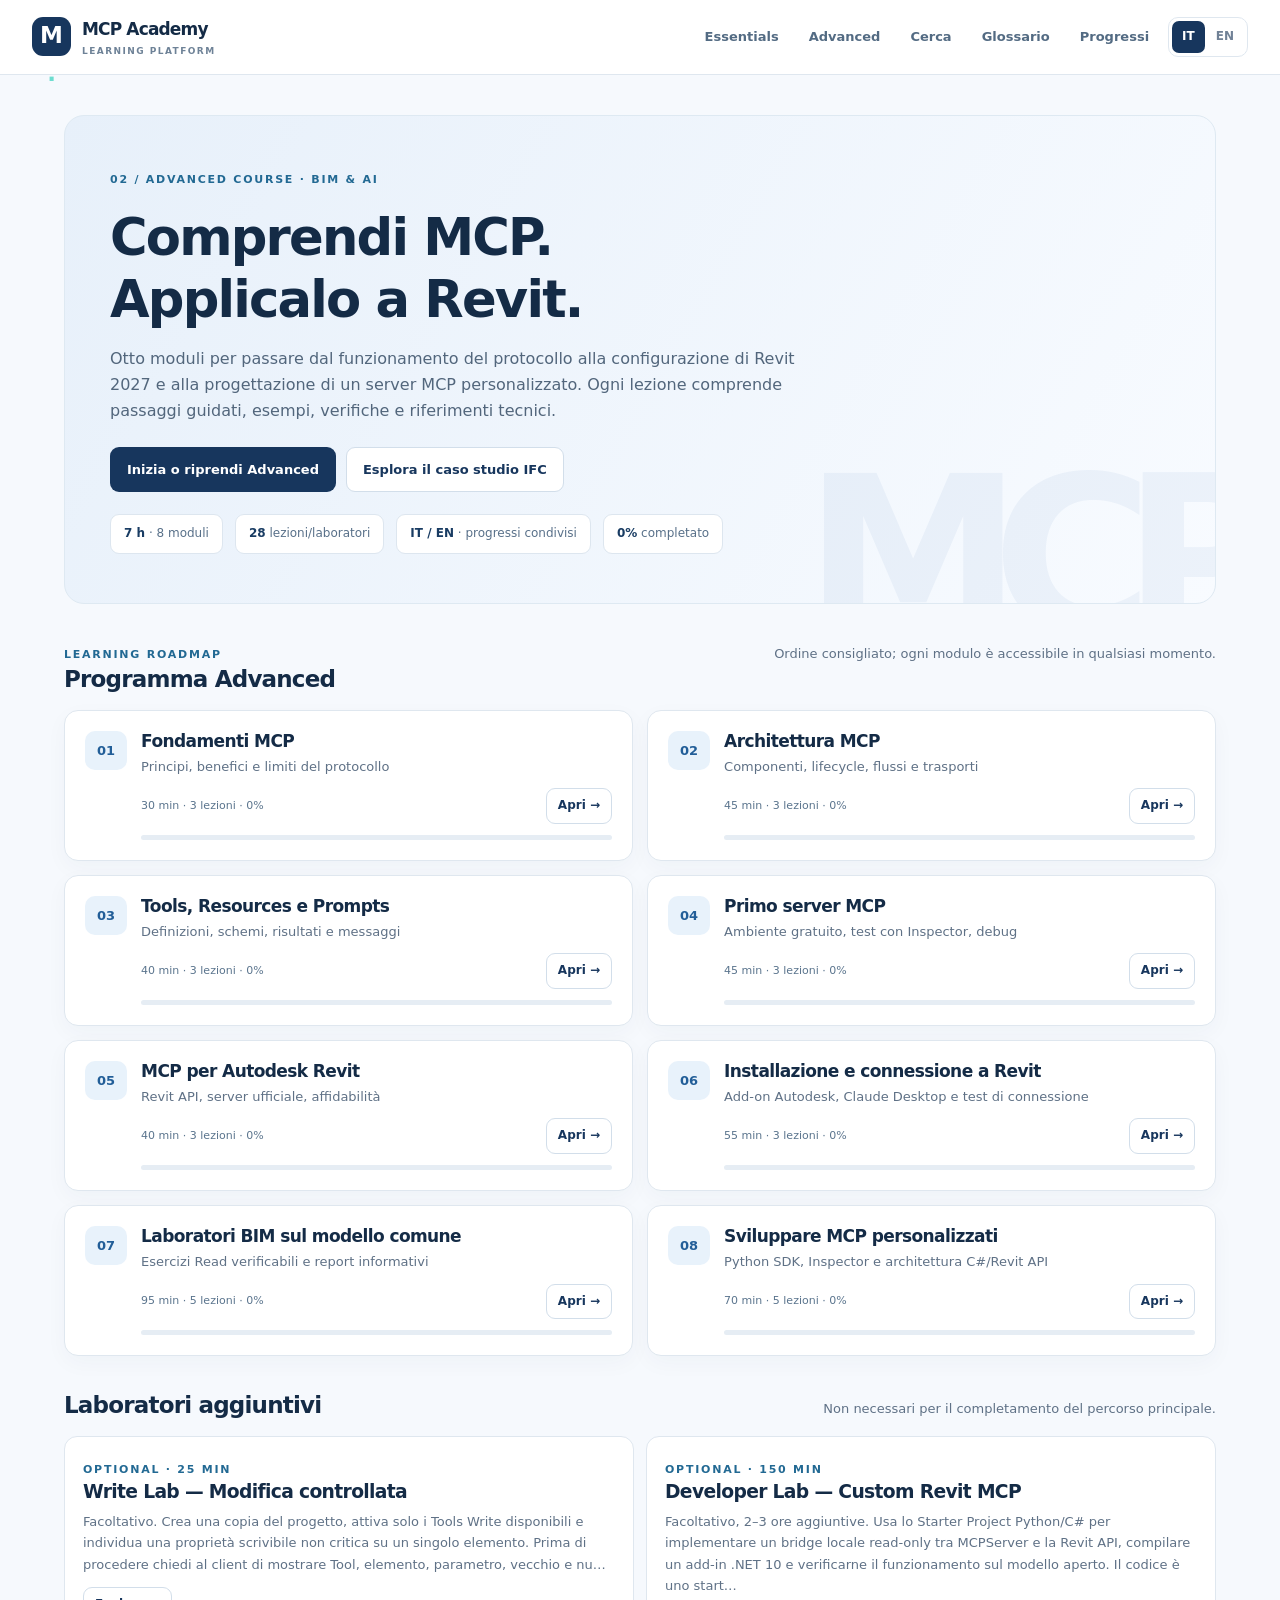
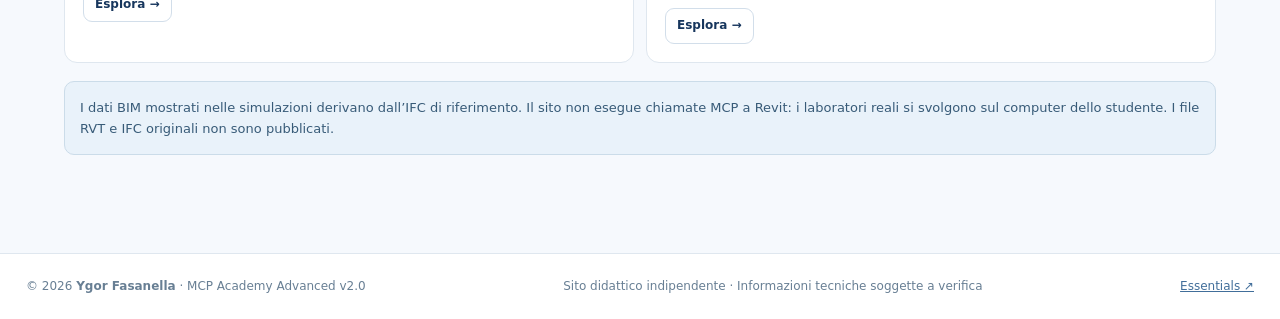
==== advanced.html @ 2c4ee14d "Add MCP Academy Advanced bilingual course and Revit developer starter" ====
<!doctype html>
<html lang="it">
<head>
<meta charset="utf-8">
<meta name="viewport" content="width=device-width, initial-scale=1">
<meta name="theme-color" content="#17365d">
<meta name="description" content="MCP Academy Advanced: 8 moduli bilingui su Model Context Protocol, Autodesk Revit 2027, laboratori BIM e sviluppo Python/C#. Creato da Ygor Fasanella.">
<title>MCP Academy — Advanced</title>
<link rel="stylesheet" href="assets/advanced.css">
</head>
<body>
<div id="adv-root" aria-live="off"></div>
<noscript><p style="padding:2rem">This interactive course requires JavaScript. / Questo corso interattivo richiede JavaScript.</p></noscript>
<script src="assets/advanced-data.js"></script>
<script src="assets/advanced-app.js"></script>
</body>
</html>
---- assets/advanced.css ----
:root{--ink:#142b46;--muted:#5f7186;--border:#dfE7ef;--bg:#f6f9fd;--white:#fff;--navy:#17365d;--blue:#2968ac;--teal:#137e74;--mint:#e7f7f3;--violet:#6554a4;--soft:#edf3fa;--amber:#f3ead9;font-family:Inter,'Segoe UI',system-ui,sans-serif;color:var(--ink);background:var(--bg);font-synthesis:none}*{box-sizing:border-box}body{margin:0;min-width:320px;line-height:1.63}button,input,textarea{font:inherit}button{cursor:pointer}button:disabled{opacity:.5;cursor:not-allowed}a{color:#2462a4}a:hover{color:#163e70}button:focus-visible,a:focus-visible,input:focus-visible,summary:focus-visible{outline:3px solid #31aec0;outline-offset:3px}h1,h2,h3,p{margin:0}h1,h2,h3{line-height:1.2;letter-spacing:-.035em}strong{font-weight:720}small{font-size:12px}.header{height:75px;background:rgba(255,255,255,.97);border-bottom:1px solid var(--border);position:sticky;top:0;z-index:20}.header-inner{max-width:1460px;margin:auto;display:flex;justify-content:space-between;align-items:center;height:100%;padding:0 32px;gap:20px}.brand{color:var(--ink);display:flex;align-items:center;gap:11px;text-decoration:none;white-space:nowrap}.mark{width:39px;height:39px;border-radius:11px;background:var(--navy);color:#fff;display:grid;place-items:center;font-size:23px;font-weight:800}.mark b{color:#6dddcf}.brand strong{font-size:17px;letter-spacing:-.05em}.brand small{display:block;letter-spacing:.16em;font-size:9px;font-weight:750;color:#6e8297}.header-nav{display:flex;align-items:center;gap:8px}.header-nav a,.header-nav button:not(.language button){padding:9px 11px;background:transparent;border:0;border-radius:8px;color:#536b83;font-size:13px;font-weight:650;text-decoration:none}.header-nav a:hover,.header-nav button:hover{background:#edf2f7;color:#163e70}.language{border:1px solid var(--border);background:var(--white);padding:3px;border-radius:10px;display:flex;gap:1px}.language button{background:none;border:0;border-radius:7px;padding:6px 10px;font-weight:700;color:#708196;font-size:12px}.language button.active{background:var(--navy);color:#fff}.button{border:1px solid transparent;background:var(--navy);color:white;padding:11px 16px;border-radius:9px;font-weight:680;text-decoration:none;font-size:13px;display:inline-flex;align-items:center;justify-content:center;gap:8px}.button:hover{background:#244e7b;color:white}.button.secondary{background:white;color:var(--navy);border-color:#d2deea}.button.secondary:hover{background:#eef3fa;color:var(--navy)}.button.ghost{background:#eaf0f7;color:var(--navy)}.button.small{padding:7px 11px;font-size:12px}.landing,.utility{max-width:1200px;padding:40px 24px 80px;margin:auto}.eyebrow{font-size:11px;color:#226993;letter-spacing:.16em;font-weight:760;text-transform:uppercase}.hero{padding:49px 45px;background:linear-gradient(120deg,#e7f0fa,#f8fbff);border:1px solid #deE9f2;border-radius:20px;position:relative;overflow:hidden}.hero::after{content:'MCP';position:absolute;right:-38px;bottom:-64px;font-size:220px;line-height:1;font-weight:800;color:rgba(45,99,160,.055);letter-spacing:-.14em;pointer-events:none}.hero>*{position:relative;z-index:1}.hero h1{font-size:clamp(29px,4vw,52px);max-width:820px;margin:16px 0}.hero p{max-width:730px;font-size:16px;color:#52667c}.hero-actions{display:flex;gap:10px;flex-wrap:wrap;margin-top:23px}.metric-row{display:flex;gap:12px;flex-wrap:wrap;margin:22px 0 0}.metric{background:#fff;border:1px solid #dde6ef;border-radius:9px;padding:9px 13px;font-size:12px;color:#587089}.metric b{color:#193c63}.section-title{margin:36px 0 16px;display:flex;align-items:baseline;justify-content:space-between;gap:12px}.section-title h2{font-size:23px}.section-title p{font-size:13px;color:var(--muted)}.modules{display:grid;grid-template-columns:repeat(2,minmax(0,1fr));gap:14px}.module{background:white;border:1px solid var(--border);border-radius:14px;padding:20px;display:flex;gap:14px;align-items:flex-start;box-shadow:0 7px 22px rgba(18,45,75,.035)}.module:hover{border-color:#aec8e3}.num{background:#e8f2fb;color:#225e98;border-radius:10px;padding:9px 12px;font-weight:820;font-size:13px;min-width:41px;text-align:center}.module-body{flex:1;min-width:0}.module h3{font-size:17px;margin-bottom:5px}.module p{font-size:13px;color:var(--muted);margin-bottom:11px}.module-foot{display:flex;align-items:center;justify-content:space-between;gap:10px}.module-foot span{font-size:11px;color:#5a748d}.bar{height:5px;background:#e6edf4;border-radius:10px;overflow:hidden;margin-top:11px}.bar span{display:block;background:#177e79;height:100%}.optional-grid{display:grid;grid-template-columns:repeat(2,minmax(0,1fr));gap:12px}.optional-item{padding:18px;background:white;border-radius:13px;border:1px solid var(--border)}.optional-item p{font-size:13px;color:var(--muted);margin:8px 0 12px}.reader-layout{max-width:1460px;margin:auto;display:grid;grid-template-columns:305px minmax(0,1fr);align-items:start}.sidebar{position:sticky;top:75px;height:calc(100vh - 75px);background:#fff;border-right:1px solid var(--border);overflow-y:auto;padding:22px 14px 25px}.side-intro{padding:10px 12px 19px}.side-intro b{display:block;font-size:18px;margin:5px 0}.side-intro p{font-size:12px;color:var(--muted)}.side-title{font-size:10px;letter-spacing:.13em;text-transform:uppercase;color:#798da0;font-weight:780;padding:18px 12px 8px}.side-module{border:1px solid #e2eaf3;border-radius:11px;margin:9px 2px;overflow:hidden}.side-module-header{background:#f4f7fb;border:0;width:100%;text-align:left;padding:12px 11px;display:flex;gap:10px;align-items:center;color:var(--ink);font-size:12px;font-weight:750}.side-module-header .n{color:#4879ab}.side-module-header .score{margin-left:auto;color:#087f70}.side-items{padding:5px}.side-items button{width:100%;background:none;text-align:left;border:0;padding:10px 9px;border-radius:7px;display:flex;gap:9px;font-size:12px;color:#536a80}.side-items button:hover{background:#eff4fa}.side-items button.active{background:#e4effa;color:#17365d;font-weight:700}.side-items .done{color:#137e74}.side-quiz{font-weight:730;color:#226994!important}.main-reader{min-width:0;padding:31px clamp(17px,5vw,70px) 65px}.breadcrumb{font-size:11px;color:#70859b;letter-spacing:.07em;text-transform:uppercase;display:flex;align-items:center;gap:8px;flex-wrap:wrap}.lesson-head{background:#fff;border:1px solid var(--border);border-radius:15px;padding:28px 32px;margin:17px 0 20px}.lesson-head h1{font-size:clamp(26px,3vw,37px);margin:11px 0 9px}.lesson-head p{font-size:14px;color:var(--muted)}.lesson-meta{display:flex;gap:11px;align-items:center;font-size:11px;color:#52708c}.pill{padding:5px 9px;border-radius:20px;background:#e9f4f3;color:#116f65;font-size:10px;font-weight:760}.step-panel{background:#fff;border:1px solid var(--border);border-radius:15px;overflow:hidden}.step-top{padding:19px 28px;border-bottom:1px solid #e9eef5;display:flex;justify-content:space-between;align-items:center;gap:15px}.step-top b{font-size:13px}.step-dots{display:flex;gap:5px}.step-dots button{background:#e9eef5;color:#537089;border:0;border-radius:7px;min-width:30px;height:30px;font-weight:700;font-size:11px}.step-dots button.active{background:var(--navy);color:white}.step-body{padding:31px;min-height:320px}.step-body h2{font-size:25px;margin-bottom:17px}.reading-text{font-size:15px;line-height:1.85;color:#324c65;max-width:850px;white-space:normal}.reading-text p+p{margin-top:16px}.reading-text code{background:#edf2f7;padding:2px 4px;border-radius:4px;font-size:.91em}.highlight{background:#f0f6fc;border-left:3px solid #5ca4d5;padding:15px 17px;border-radius:6px;margin-top:22px;font-size:13px;color:#34546f}.lab-note{background:#fff6e8;border:1px solid #f0d6a4;padding:12px 16px;border-radius:10px;font-size:12px;color:#7c5525;margin-top:20px}.codebar{display:flex;align-items:center;justify-content:space-between;border:1px solid #e0e8f0;border-radius:11px 11px 0 0;background:#eaf0f6;color:#426380;padding:9px 12px;margin-top:24px;font-size:12px}.codebar button{border:0;background:#fff;border-radius:6px;color:#245a8c;font-weight:700;padding:5px 9px}.codeblock{margin:0;background:#172d46;color:#d9f7ed;font-size:12px;line-height:1.7;white-space:pre;overflow:auto;border-radius:0 0 11px 11px;padding:20px;tab-size:2}.lesson-actions{padding:17px 28px;display:flex;justify-content:space-between;align-items:center;gap:12px;border-top:1px solid #e9eef5;flex-wrap:wrap}.right-actions{display:flex;gap:9px;flex-wrap:wrap}.footer{border-top:1px solid var(--border);background:#fff;padding:23px 26px;color:#687f94;font-size:12px}.footer-inner{max-width:1400px;margin:auto;display:flex;align-items:center;justify-content:space-between;gap:12px;flex-wrap:wrap}.footer a{color:#416e9a}.ifc{background:#f6f9fc;border:1px solid #e0e8f0;border-radius:12px;padding:18px;margin-top:25px}.ifc h3,.simulator h3{font-size:14px;margin-bottom:12px}.ifc-head{display:flex;align-items:center;flex-wrap:wrap;justify-content:space-between;gap:10px}.ifc select{border:1px solid #bdcedf;background:white;color:#203b59;border-radius:8px;padding:8px 12px;font-size:12px}.ifc-result{display:flex;align-items:center;gap:15px;margin:13px 0}.ifc-count{font-size:34px;font-weight:850;color:#163b65}.ifc-sub{font-size:11px;color:#5d7287}.ifc-bars{display:flex;align-items:end;height:69px;gap:5px;margin:10px 0 8px}.ifc-bars span{flex:1;max-width:24px;background:#a9c6e0;border-radius:4px 4px 1px 1px}.ifc p{font-size:11px;color:#698097;line-height:1.5}.simulator{background:#f6f9fc;border:1px solid #e0e8f0;border-radius:12px;padding:18px;margin-top:22px}.sim-flow{display:grid;grid-template-columns:repeat(4,1fr);gap:7px}.sim-flow button{background:white;border:1px solid #dfE6f0;border-radius:9px;min-height:67px;padding:9px 6px;color:#42617f;font-size:11px;font-weight:740}.sim-flow button.active{background:#17365d;color:white}.sim-detail{background:#e6eff9;border-radius:10px;padding:15px;margin-top:12px;font-size:13px;color:#244869}.quiz-question{border:1px solid #e0e7ef;border-radius:11px;padding:17px;margin:15px 0}.quiz-question b{display:block;margin-bottom:11px}.quiz-answer{display:block;border-radius:7px;padding:7px 9px;font-size:13px;cursor:pointer}.quiz-answer:hover{background:#f1f6fa}.quiz-answer input{margin-right:7px;accent-color:#1d689c}.quiz-feedback{margin-top:9px;color:#256e60;background:#edf8f3;border-radius:8px;padding:10px;font-size:12px}.quiz-feedback.wrong{color:#98542d;background:#fff3e7}.score-line{font-size:14px;font-weight:780;margin:12px 0}.utility h1{font-size:34px;margin:10px 0 20px}.util-card{border:1px solid var(--border);padding:24px;border-radius:14px;background:white;margin-top:18px}.source-list{display:grid;gap:12px}.source-list a{background:white;padding:16px;border-radius:10px;border:1px solid var(--border);text-decoration:none;font-weight:680}.source-list a:hover{background:#f1f7fb}.progress-grid{display:grid;grid-template-columns:repeat(4,1fr);gap:11px;margin-bottom:25px}.progress-stat{background:white;border:1px solid var(--border);border-radius:12px;padding:16px}.progress-stat b{display:block;font-size:25px;color:#173e6b}.progress-stat span{font-size:11px;color:#688196}.checklist{display:grid;gap:9px;margin-top:19px}.checkrow{background:#f7fafc;border:1px solid #e3eaf1;padding:11px 13px;border-radius:8px;display:flex;gap:9px;align-items:flex-start;font-size:13px}.checkrow input{accent-color:#157e72;margin-top:5px}.helper{font-size:12px;color:#658096}.pre-req{font-size:12px;background:#fff7eb;border:1px solid #f1dfc3;padding:12px;border-radius:9px}.field{background:#fff;border:1px solid var(--border);padding:12px;border-radius:8px;min-width:0}.search-input{width:100%;padding:12px 14px;border:1px solid #bdccdc;border-radius:9px;margin:18px 0}.search-result{width:100%;border:1px solid var(--border);background:white;padding:13px 15px;text-align:left;border-radius:9px;margin-top:9px;color:#304b63}.search-result b{display:block}.search-result small{color:var(--muted)}.glossary-list{display:grid;grid-template-columns:repeat(2,minmax(0,1fr));gap:13px}.glossary-item{background:#fff;border:1px solid var(--border);border-radius:10px;padding:15px}.glossary-item b{font-size:15px}.glossary-item p{font-size:12px;color:#5a738d;margin-top:5px}.toast{position:fixed;bottom:22px;right:25px;background:#17365d;color:#fff;border-radius:10px;padding:12px 19px;z-index:90;font-size:13px;box-shadow:0 15px 40px #17365d33}.mobile-toggle{display:none}.hidden{display:none!important}.download{font-size:13px;margin-top:20px}.notice{border:1px solid #cbdce9;background:#e9f2fa;padding:15px;border-radius:10px;margin:18px 0;color:#385b78;font-size:13px}@media(max-width:960px){.reader-layout{grid-template-columns:240px minmax(0,1fr)}.sidebar{padding:14px 8px}.main-reader{padding:24px 22px 55px}.step-body{padding:22px}.lesson-head{padding:23px}.header-inner{padding:0 18px}.header-nav{gap:1px}}@media(max-width:720px){.header{height:66px}.brand strong{font-size:15px}.mark{height:34px;width:34px}.header-nav a,.header-nav button{font-size:12px!important;padding:7px 6px!important}.header-nav .desktop{display:none}.mobile-toggle{display:block!important}.landing,.utility{padding:24px 14px 70px}.hero{padding:34px 24px}.hero h1{font-size:31px}.modules,.optional-grid,.glossary-list{grid-template-columns:1fr}.reader-layout{display:block}.sidebar{height:auto;position:fixed;left:0;top:66px;bottom:0;z-index:18;width:min(310px,88vw);box-shadow:5px 20px 50px #2345;transform:translateX(-110%);transition:transform .2s}.sidebar.open{transform:translateX(0)}.main-reader{padding:16px 13px 40px}.lesson-head{padding:19px}.step-top{padding:15px 13px;flex-wrap:wrap}.step-body{padding:23px 16px}.step-body h2{font-size:22px}.lesson-actions{padding:15px}.progress-grid{grid-template-columns:repeat(2,1fr)}.sim-flow button{font-size:10px;min-height:56px}.header-nav a.desktop,.header-nav button.desktop{display:none}}@media print{.header,.sidebar,.lesson-actions,.step-dots,.footer,.simulator button,.ifc select{display:none!important}.reader-layout{display:block}.main-reader{padding:0}.lesson-head,.step-panel{border:0}body{background:white}.step-panel{break-inside:avoid}}
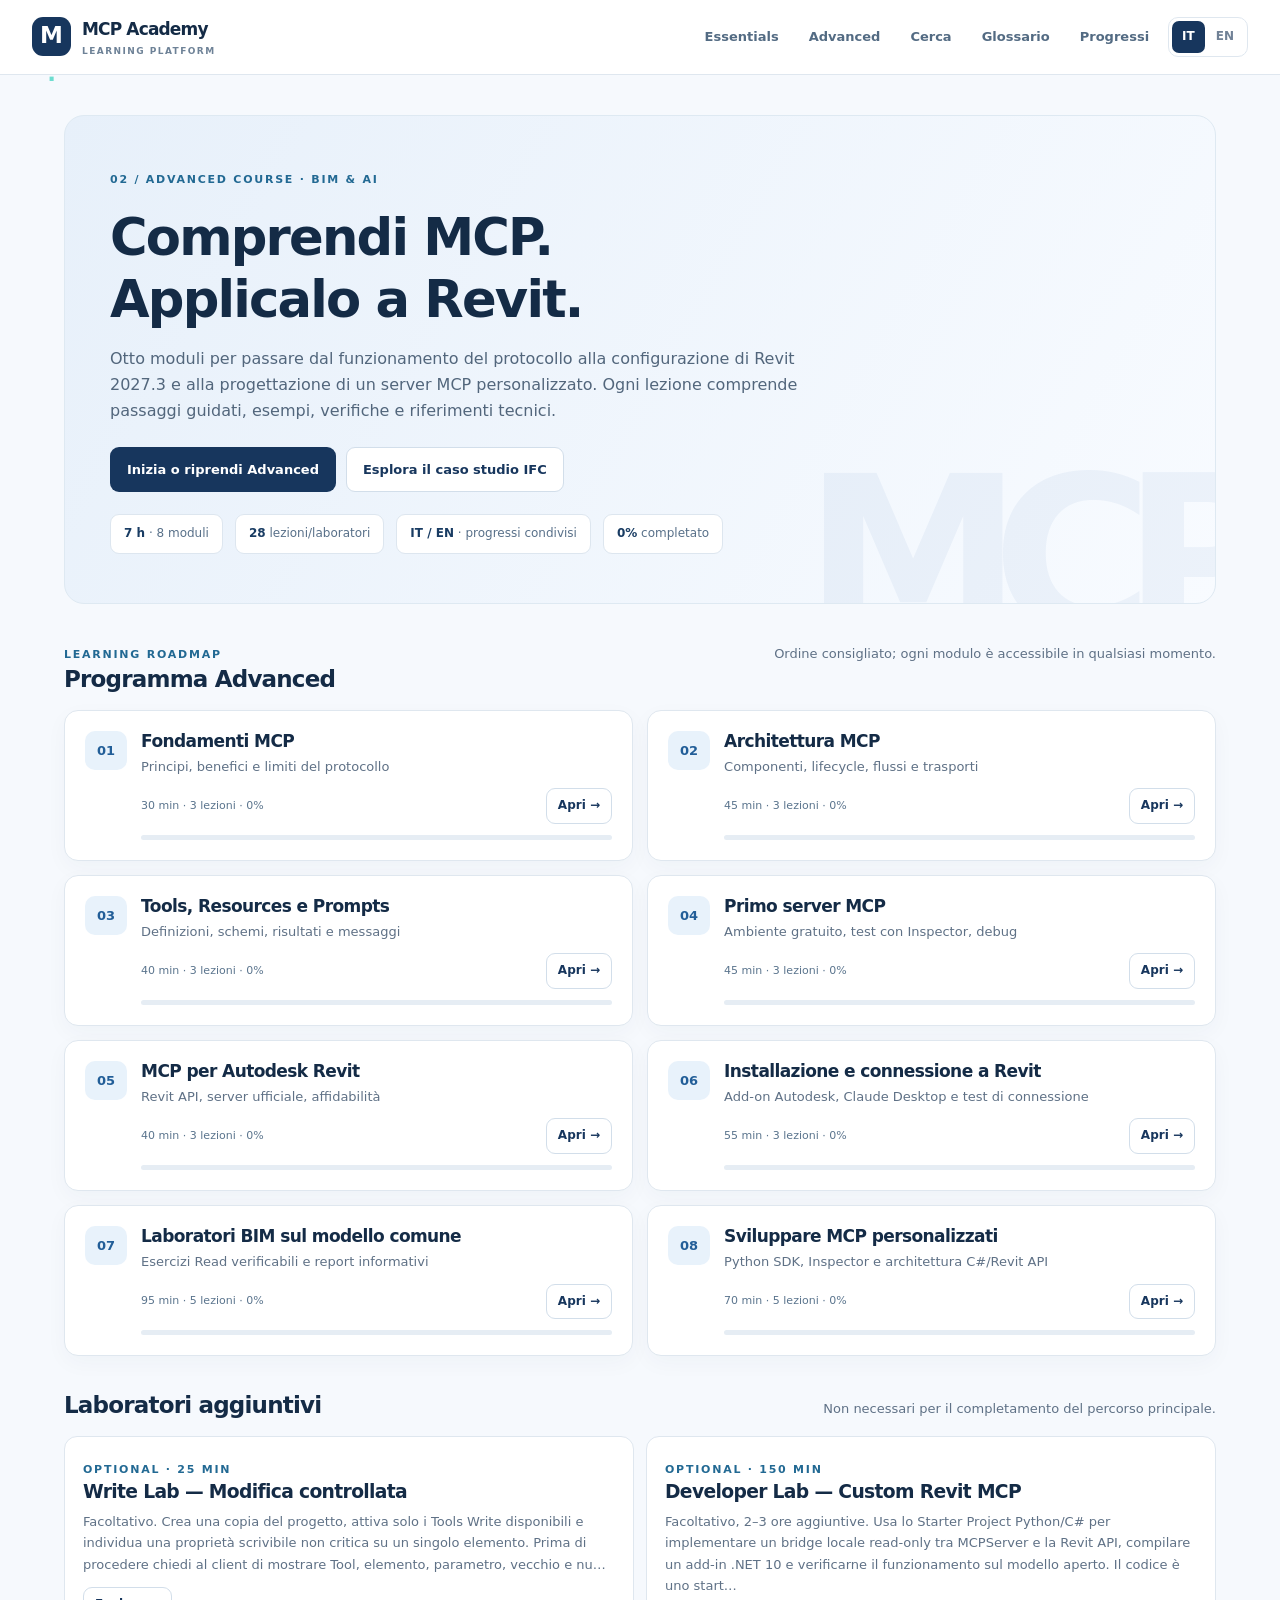
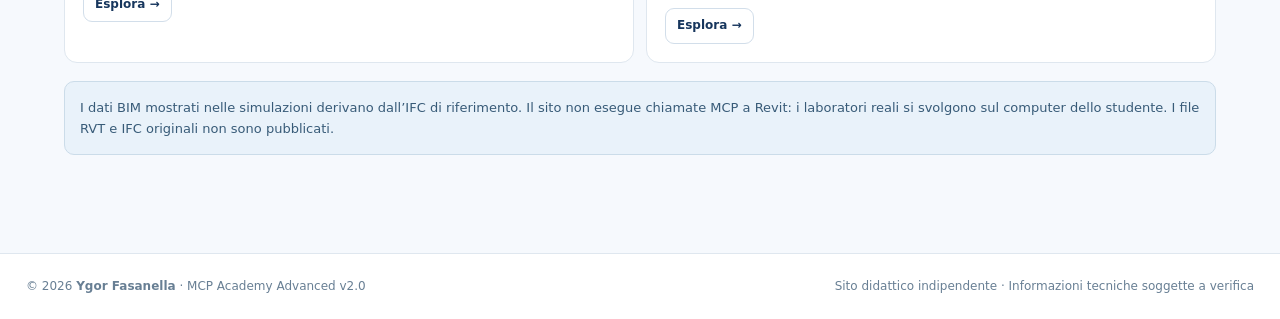
==== commit 40ef4e54: "Fix glossary close control, update Revit 2027.3 and tidy course copy" ====
--- a/advanced.html
+++ b/advanced.html
@@ -4,7 +4,7 @@
 <meta charset="utf-8">
 <meta name="viewport" content="width=device-width, initial-scale=1">
 <meta name="theme-color" content="#17365d">
-<meta name="description" content="MCP Academy Advanced: 8 moduli bilingui su Model Context Protocol, Autodesk Revit 2027, laboratori BIM e sviluppo Python/C#. Creato da Ygor Fasanella.">
+<meta name="description" content="MCP Academy Advanced: 8 moduli bilingui su Model Context Protocol, Autodesk Revit 2027.3, laboratori BIM e sviluppo Python/C#. Creato da Ygor Fasanella.">
 <title>MCP Academy — Advanced</title>
 <link rel="stylesheet" href="assets/advanced.css">
 </head>
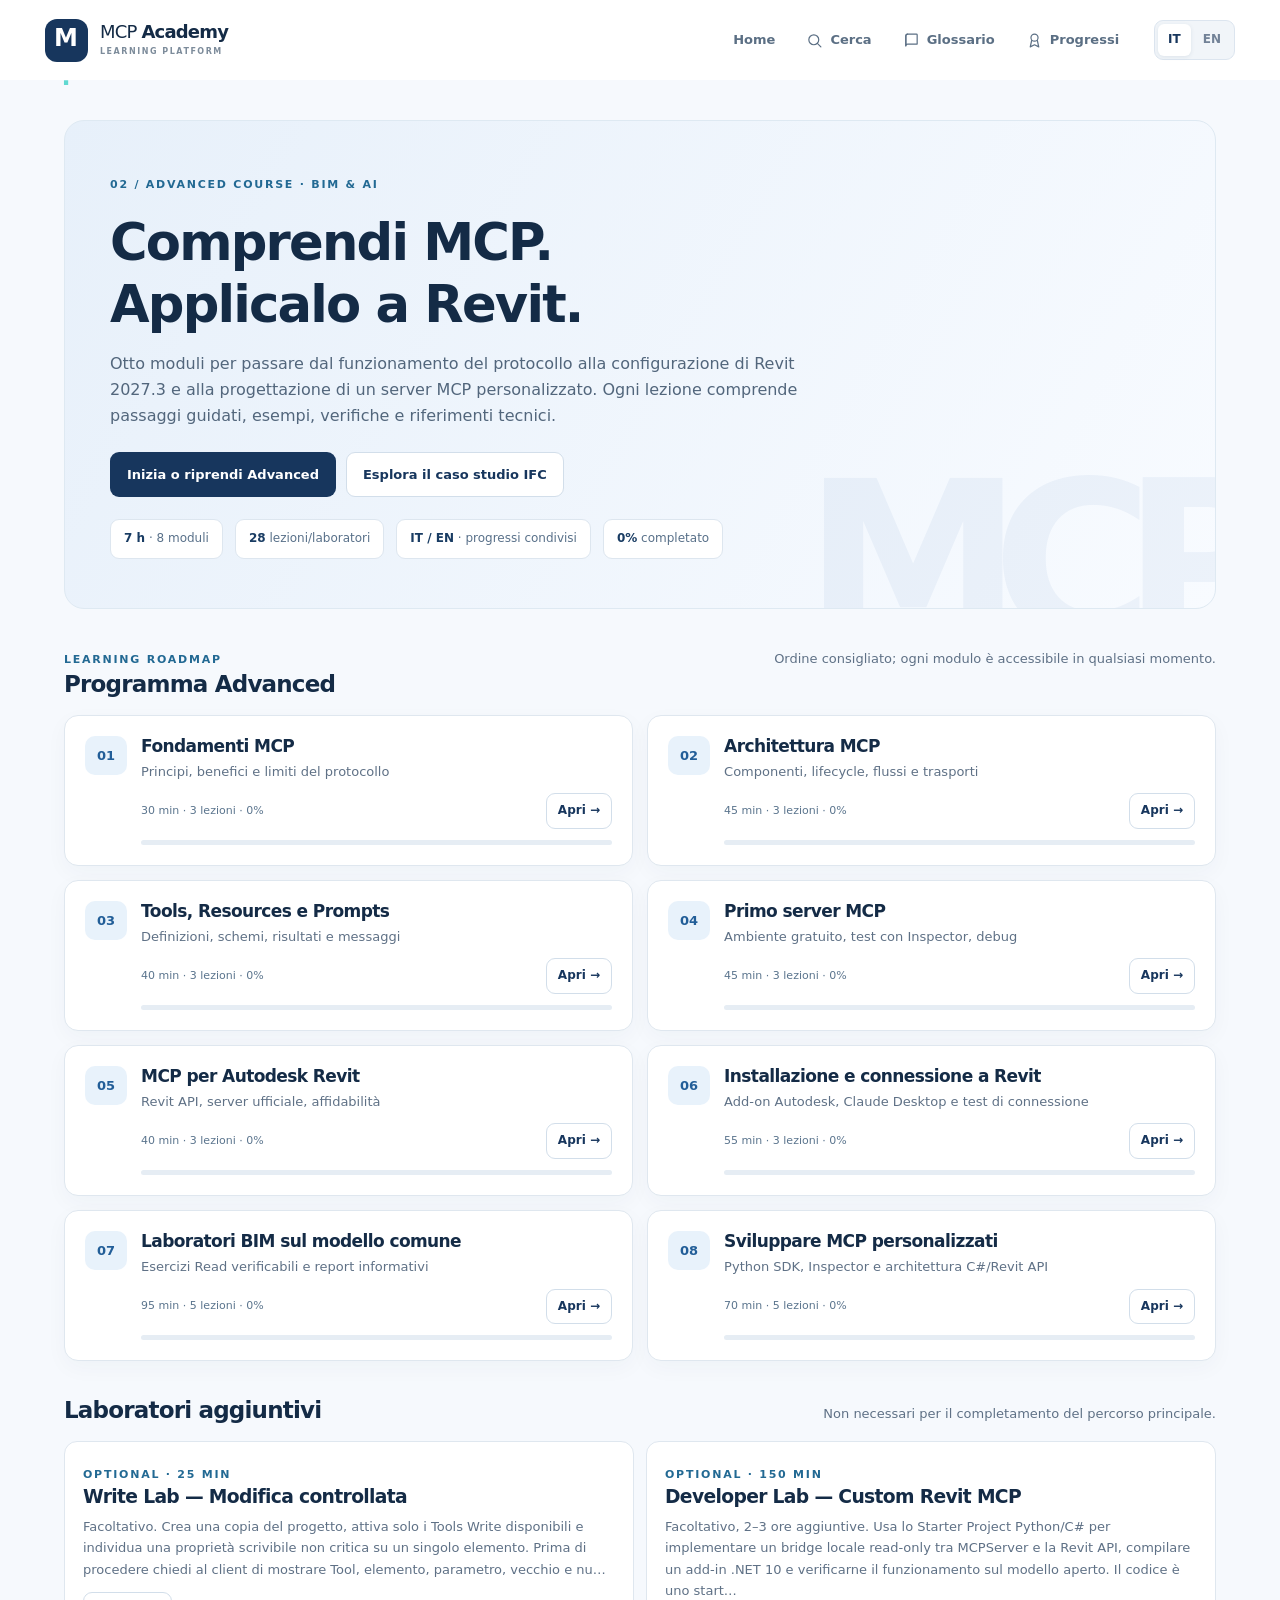
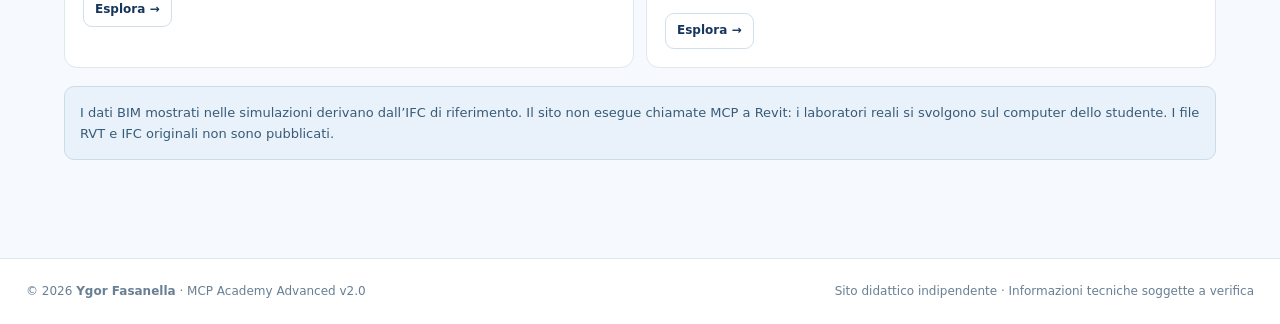
==== commit f336fc17: "Unify Academy header and show both course progress dashboards" ====
--- a/advanced.html
+++ b/advanced.html
@@ -7,11 +7,14 @@
 <meta name="description" content="MCP Academy Advanced: 8 moduli bilingui su Model Context Protocol, Autodesk Revit 2027.3, laboratori BIM e sviluppo Python/C#. Creato da Ygor Fasanella.">
 <title>MCP Academy — Advanced</title>
 <link rel="stylesheet" href="assets/advanced.css">
+<link rel="stylesheet" href="./src/shared-progress.css">
+<link rel="stylesheet" href="./src/shared-header.css">
 </head>
 <body>
 <div id="adv-root" aria-live="off"></div>
 <noscript><p style="padding:2rem">This interactive course requires JavaScript. / Questo corso interattivo richiede JavaScript.</p></noscript>
 <script src="assets/advanced-data.js"></script>
+<script src="src/shared-progress.js"></script>
 <script src="assets/advanced-app.js"></script>
 </body>
 </html>
--- a/src/shared-progress.css
+++ b/src/shared-progress.css
@@ -0,0 +1,14 @@
+/* Reused on both Academy tracks; data is read from their existing localStorage keys. */
+.academy-progress-grid{display:grid;grid-template-columns:repeat(2,minmax(0,1fr));gap:18px;margin:23px 0 29px}
+.academy-progress-card{background:#fff;border:1px solid #dce5ef;border-radius:14px;padding:22px;box-shadow:0 5px 22px rgba(22,52,90,.035);min-width:0}
+.academy-progress-head{display:flex;justify-content:space-between;align-items:center;gap:12px}
+.academy-progress-head h2{font-size:20px;letter-spacing:-.04em;margin:4px 0 0;color:#17365d}
+.academy-progress-head strong{font-size:28px;color:#17365d;white-space:nowrap;font-variant-numeric:tabular-nums}
+.academy-progress-overline{font-size:10px;letter-spacing:.12em;color:#7c8fa4;font-weight:750}
+.academy-course-meter{height:9px;border-radius:99px;overflow:hidden;background:#e7eef6;margin:17px 0 12px}
+.academy-course-meter span{display:block;height:100%;border-radius:inherit;background:linear-gradient(90deg,#55bfc0,#347fbb);transition:width .2s}
+.academy-progress-foot{display:flex;justify-content:space-between;gap:12px;flex-wrap:wrap;font-size:12px;color:#61758a}
+.academy-progress-foot b{color:#17365d}
+.academy-progress-note{font-size:11px;color:#687b90;margin:12px 0 0;line-height:1.5}
+.academy-progress-detail-heading{font-size:20px;letter-spacing:-.03em;margin:24px 0 16px;color:#17365d}
+@media(max-width:660px){.academy-progress-grid{grid-template-columns:1fr}.academy-progress-card{padding:18px}.academy-progress-head h2{font-size:19px}}
--- a/src/shared-header.css
+++ b/src/shared-header.css
@@ -0,0 +1,30 @@
+/* Same top navigation bar as the main Academy site, with Advanced routing. */
+.topbar{height:80px;background:rgba(255,255,255,.97);border-bottom:1px solid var(--line);position:sticky;top:0;z-index:30;backdrop-filter:blur(20px)}
+.topbar .top-inner{max-width:1432px;padding:0 45px;margin:auto;height:100%;display:flex;justify-content:space-between;align-items:center}
+.topbar .brand{display:flex;gap:12px;align-items:center;background:none;border:0;padding:0;color:var(--ink);text-align:left}
+.topbar .brand-mark{width:43px;height:43px;background:var(--navy);color:white;display:grid;place-items:center;border-radius:12px;font-size:24px;font-weight:800;letter-spacing:-.13em;padding-right:4px}
+.topbar .brand-mark span{color:#60d9d1}
+.topbar .brand-text{font-size:18px;line-height:1.05;font-weight:500;letter-spacing:-.045em}
+.topbar .brand-text strong{font-weight:800}
+.topbar .brand-text small{display:block;font-size:8px;letter-spacing:.19em;color:#7d8c9b;font-weight:750;margin-top:6px}
+.topbar .top-right{display:flex;gap:15px;align-items:center}
+.topbar .nav-min{display:flex;align-items:center;gap:7px;background:transparent;border:0;padding:10px 8px;font-size:13px;font-weight:650;color:#5b6f84;border-radius:7px}
+.topbar .nav-min:hover,.topbar .nav-min:focus-visible{background:#f3f7fb;color:var(--navy)}
+.topbar .lang-switch{display:flex;border:1px solid #dce5ef;background:#f1f5f9;padding:3px;border-radius:9px;gap:2px;margin-left:12px}
+.topbar .lang-switch button{padding:6px 10px;border:0;border-radius:6px;background:transparent;color:#728297;font-weight:750;font-size:12px}
+.topbar .lang-switch .on{background:var(--white);color:var(--navy);box-shadow:0 1px 4px #14375b17}
+.topbar .mobile-menu{display:none;border:0;background:transparent;color:var(--navy)}
+.topbar .brand{cursor:pointer;text-decoration:none;white-space:nowrap;color:#142b46}
+.topbar .nav-min{cursor:pointer;text-decoration:none}
+.topbar .lang-switch button{cursor:pointer}
+@media(max-width:1040px){.topbar .top-inner{padding:0 24px}.topbar .top-right{gap:6px}}
+@media(max-width:790px){.topbar{height:68px}.topbar .top-inner{padding:0 17px}.topbar .brand-mark{width:38px;height:38px}.topbar .brand-text{font-size:16px}.topbar .nav-min{padding:8px}.topbar .nav-min span{display:none}.topbar .mobile-menu{display:grid;place-items:center}.topbar .lang-switch{margin-left:2px}.topbar .top-right>.nav-min:first-child{display:none}.topbar .top-inner{gap:7px}.topbar .top-right{flex-shrink:0}}
+@media(max-width:480px){.topbar .top-right{gap:0}.topbar .top-right>.nav-min{padding:8px 6px}.topbar .top-right>.nav-min:nth-child(4){display:none}.topbar .brand{gap:7px}.topbar .brand-text small{display:none}.topbar .brand-text{font-size:15px}.topbar .lang-switch button{padding:6px 8px}.topbar .mobile-menu{padding:6px}}
+@media print{.topbar{display:none!important}}
+
+@media(max-width:480px){.topbar .top-right>.nav-min:nth-child(2){display:none}.topbar .top-right>.nav-min:nth-child(4){display:flex}}
+.topbar .brand-text strong{font-size:inherit}
+
+/* Match the Essentials brand sizing and flex shrinking on compact devices. */
+.topbar .brand{white-space:normal}
+.topbar .brand strong{letter-spacing:inherit}
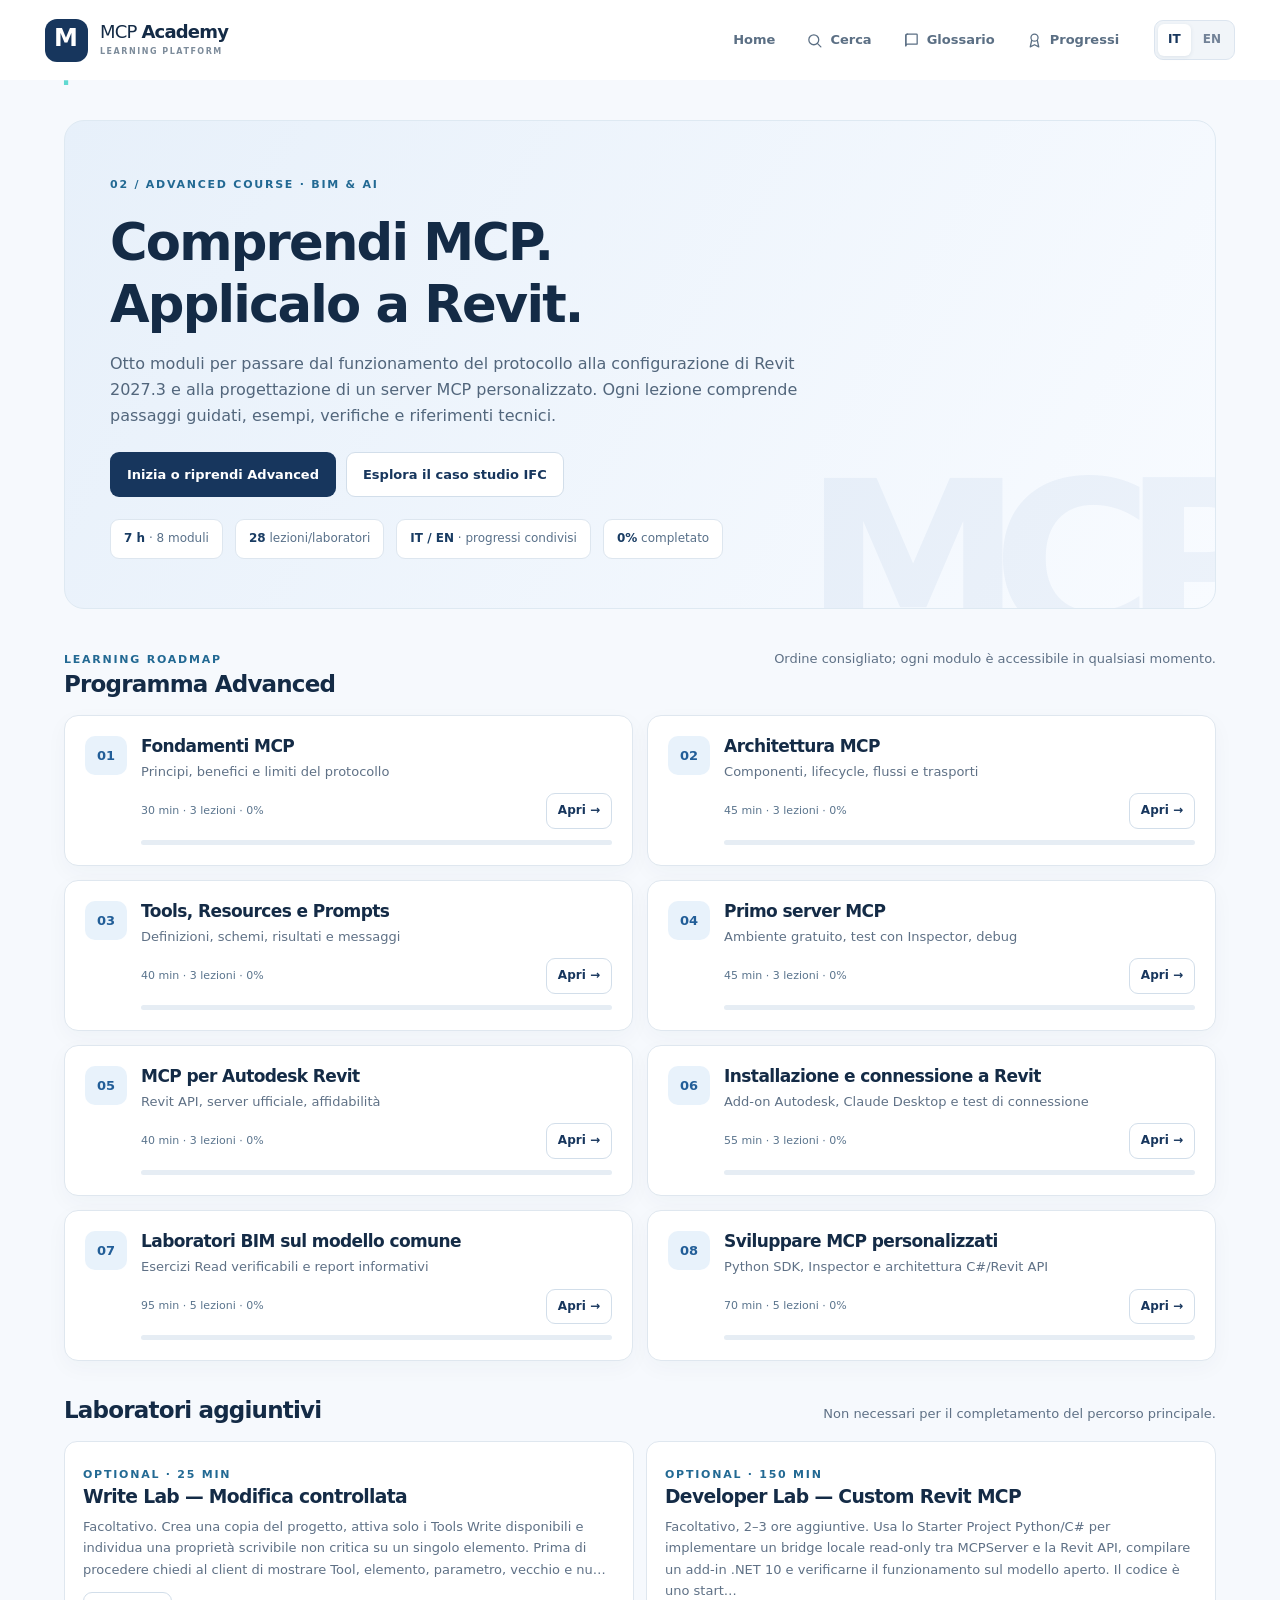
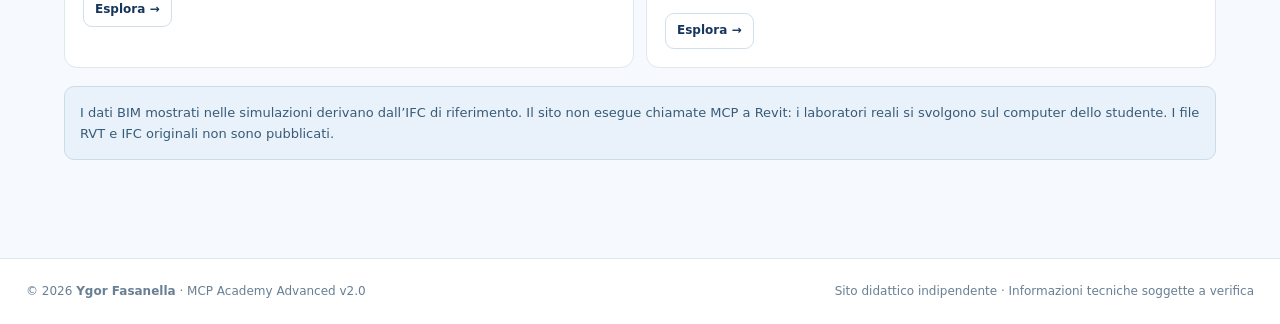
==== commit 9798d128: "Unify Academy toolbar and course-specific progress cards" ====
--- a/advanced.html
+++ b/advanced.html
@@ -9,12 +9,16 @@
 <link rel="stylesheet" href="assets/advanced.css">
 <link rel="stylesheet" href="./src/shared-progress.css">
 <link rel="stylesheet" href="./src/shared-header.css">
+<link rel="stylesheet" href="./src/academy-global.css">
 </head>
 <body>
 <div id="adv-root" aria-live="off"></div>
 <noscript><p style="padding:2rem">This interactive course requires JavaScript. / Questo corso interattivo richiede JavaScript.</p></noscript>
+<script src="src/data.js"></script>
 <script src="assets/advanced-data.js"></script>
 <script src="src/shared-progress.js"></script>
+<script src="src/academy-header.js"></script>
 <script src="assets/advanced-app.js"></script>
+<script src="src/academy-global.js"></script>
 </body>
 </html>
--- a/src/shared-header.css
+++ b/src/shared-header.css
@@ -27,4 +27,7 @@
 
 /* Match the Essentials brand sizing and flex shrinking on compact devices. */
 .topbar .brand{white-space:normal}
-.topbar .brand strong{letter-spacing:inherit}+.topbar .brand strong{letter-spacing:inherit}
+
+/* Keep Search, Glossary and Progress equally accessible on both tracks. */
+@media(max-width:480px){.topbar .top-right>.nav-min:nth-child(2),.topbar .top-right>.nav-min:nth-child(4){display:flex}.topbar .brand-text{display:none}.topbar .top-inner{gap:4px}}
--- a/src/academy-global.css
+++ b/src/academy-global.css
@@ -0,0 +1,80 @@
+/* Cross-track Academy Search, Glossary and Advanced-style Progress page. */
+body.academy-global-page #app > main,body.academy-global-page #adv-root > main,
+body.academy-global-page #app > footer,body.academy-global-page #adv-root > footer{display:none!important}
+body.academy-global-dialog{overflow:hidden}
+#academy-global-ui{font-family:Inter,'Segoe UI',system-ui,sans-serif;color:#142b46;--ag-navy:#17365d;--ag-border:#dfe7ef;--ag-muted:#6c7e91}
+#academy-global-ui *{box-sizing:border-box}
+#academy-global-ui button,#academy-global-ui input{font:inherit}
+#academy-global-ui button{cursor:pointer}
+#academy-global-ui :focus-visible{outline:3px solid #67b6da;outline-offset:3px}
+.ag-utility-page{max-width:850px;margin:0 auto;padding:54px 26px 100px;min-height:calc(100vh - 145px)}
+.ag-advanced-utility{max-width:1080px;margin:auto;padding:42px 28px 100px;min-height:calc(100vh - 145px)}
+.ag-back{border:0;background:none;display:flex;align-items:center;gap:8px;color:#487da5;font-size:12px!important;font-weight:750!important;padding:0!important;margin-bottom:38px;cursor:pointer}
+.ag-overline{font-size:11px;letter-spacing:.16em;font-weight:800;color:#377ba7}
+.ag-utility-head h1{font-size:41px;letter-spacing:-.05em;margin:10px 0 12px;line-height:1.17}
+.ag-utility-head>p{font-size:14px;color:var(--ag-muted);line-height:1.7;margin:0 0 28px}
+.ag-search-wrap{display:flex;align-items:center;gap:14px;padding:0 18px;background:white;border:1px solid #dce5ee;border-radius:12px;box-shadow:0 6px 20px #12304c0a;height:56px;color:#6e8498}
+.ag-search-wrap:focus-within{border-color:#5e9ac5;box-shadow:0 0 0 3px #a5d1ea50}
+.ag-search-wrap input{background:transparent;border:0;outline:none;flex:1;min-width:0;color:#203956;font-size:14px}
+.ag-result-count{margin:23px 0 13px;color:#6a8299;font-size:12px}
+.ag-search-results{display:flex;flex-direction:column;gap:9px}
+.ag-search-result{display:block;position:relative;text-decoration:none;color:#142b46;border:1px solid #e0e7ef;background:#fff;border-radius:11px;padding:16px 45px 16px 18px;transition:border-color .18s,box-shadow .18s}
+.ag-search-result:hover{border-color:#8abce0;box-shadow:0 7px 22px #153d5d12}
+.ag-result-meta{display:flex;align-items:center;gap:10px;flex-wrap:wrap;color:#7b889a;font-size:11px;margin-bottom:7px}
+.ag-course-chip{background:#eaf4fb;color:#246799;border-radius:5px;padding:4px 7px;font-size:10px;font-weight:750}
+.ag-search-result strong{display:block;font-size:15px}
+.ag-search-result p{font-size:12px;color:#6b7c8f;line-height:1.65;margin:7px 0 0}
+.ag-result-arrow{position:absolute;right:17px;top:43%;color:#3d7da5}
+.ag-empty{border:1px dashed #cbd8e3;padding:26px;border-radius:10px;color:#7a8798}
+.ag-backdrop{position:fixed;inset:0;z-index:1000;background:#13294186;display:flex;align-items:center;justify-content:center;padding:24px}
+.ag-modal-panel{width:min(690px,100%);max-height:min(86vh,790px);background:#fff;border-radius:18px;padding:27px 30px 18px;box-shadow:0 30px 95px #112b4690;display:flex;flex-direction:column;min-height:0}
+.ag-modal-head{display:flex;align-items:flex-start;justify-content:space-between;gap:14px;margin-bottom:20px}
+.ag-modal-head h2{font-size:31px;letter-spacing:-.055em;margin:6px 0 8px}
+.ag-modal-head p{margin:0;color:#6c7e90;font-size:13px;line-height:1.6}
+.ag-modal-close{display:grid;place-items:center;background:#f0f5f9;border:0;border-radius:9px;width:37px;height:37px;flex-shrink:0;color:#31516d}
+.ag-modal-panel .ag-search-wrap{flex-shrink:0;height:49px}
+.ag-glossary-list{overflow-y:auto;min-height:0;flex:1;padding:8px 1px 12px;margin-top:12px}
+.ag-term{padding:16px 3px;border-bottom:1px solid #edf0f4}
+.ag-term h3{margin:0 0 6px;font-size:14px;color:#173c5d}
+.ag-term p{margin:0;color:#60768a;font-size:13px;line-height:1.6}
+.ag-advanced-utility h1{font-size:36px;letter-spacing:-.045em;margin:10px 0 14px}
+.ag-advanced-utility>.ag-progress-intro{color:#64768b;font-size:14px;line-height:1.7;max-width:850px;margin:0 0 25px}
+.ag-tabs{display:flex;gap:8px;background:#eef3f9;padding:6px;border:1px solid #dfe7ef;border-radius:12px;margin:18px 0 29px;max-width:510px}
+.ag-tabs button{flex:1;border:0;border-radius:9px;background:transparent;color:#60758b;font-size:13px;font-weight:750;padding:12px 16px}
+.ag-tabs button[aria-selected="true"]{background:#fff;color:#193f68;box-shadow:0 2px 9px #16375d16}
+.ag-detail-heading{font-size:23px;letter-spacing:-.035em;margin:24px 0 17px}
+.ag-progress-grid{display:grid;grid-template-columns:repeat(3,minmax(0,1fr));gap:11px;margin-bottom:25px}
+.ag-progress-stat{background:#fff;border:1px solid var(--ag-border);border-radius:12px;padding:16px}
+.ag-progress-stat b{display:block;font-size:25px;color:#173e6b;line-height:1.3}
+.ag-progress-stat span{font-size:11px;color:#688196}
+.ag-util-card{background:#fff;border:1px solid var(--ag-border);border-radius:12px;padding:22px;margin-bottom:22px}
+.ag-util-card h2{font-size:18px;letter-spacing:-.02em;margin:0 0 13px}
+.ag-util-card p.ag-helper{font-size:13px;color:#6b8093;line-height:1.6;margin:9px 0 16px}
+.ag-actions{display:flex;gap:8px;flex-wrap:wrap}
+.ag-button{padding:10px 15px;border:1px solid #d5e2ed;border-radius:8px;background:#f5f9fc;color:#315b7d;font-size:12px;font-weight:700}
+.ag-button:hover{background:#e9f1f8}
+.ag-progress-module{display:block;padding:14px 16px;border:1px solid #e2e9ef;border-radius:8px;background:#fbfdff;margin:8px 0;color:inherit;text-decoration:none}
+.ag-progress-module:hover{border-color:#a1c9e2;background:#f7fbff}
+.ag-progress-module b{display:block;color:#1e436c;font-size:14px;margin-bottom:5px}
+.ag-progress-module small{display:block;color:#6f8497;font-size:12px}
+.ag-notice{margin-top:15px;border-radius:8px;background:#fff4e6;color:#825100;padding:14px;font-size:13px}
+@media(max-width:640px){.ag-utility-page,.ag-advanced-utility{padding:30px 17px 70px}.ag-utility-head h1,.ag-advanced-utility h1{font-size:29px}.ag-back{margin-bottom:27px}.ag-modal-panel{padding:22px 18px 12px}.ag-backdrop{padding:12px}.ag-modal-head h2{font-size:25px}.ag-progress-grid{grid-template-columns:1fr 1fr}.ag-progress-stat:last-child{grid-column:1/-1}.ag-tabs{max-width:none}.ag-tabs button{padding:12px 8px}}
+@media(prefers-reduced-motion:reduce){.ag-search-result{transition:none}}
+@media print{#academy-global-ui .ag-back,#academy-global-ui .ag-tabs,#academy-global-ui .ag-actions{display:none!important}}
+
+/* Large, selectable course cards: same visual vocabulary as the two-course overview. */
+.ag-course-tabs{display:grid;grid-template-columns:repeat(2,minmax(0,1fr));gap:24px;margin:23px 0 34px}
+.ag-course-tab{font-family:inherit;text-align:left;background:#fff;border:1px solid #d6e3ef;color:#122f54;border-radius:20px;padding:28px 31px;min-height:249px;width:100%;box-shadow:0 8px 22px #15345408;transition:border-color .15s,box-shadow .15s}
+.ag-course-tab:hover{border-color:#7eb5d4;box-shadow:0 10px 28px #17375d12}
+.ag-course-tab.is-active{border-color:#4797c4;box-shadow:0 0 0 2px #4797c42b,0 12px 27px #14385b12}
+.ag-course-head{display:flex;justify-content:space-between;align-items:center;gap:14px;margin:0 0 23px}
+.ag-course-overline{font-size:12px;font-weight:800;letter-spacing:.13em;color:#8094aa}
+.ag-course-head h2{font-size:25px;letter-spacing:-.04em;color:#113966;margin:13px 0 0}
+.ag-course-percent{font-size:38px;font-weight:800;line-height:1;color:#123967;white-space:nowrap}
+.ag-course-meter{height:13px;background:#e4ebf3;border-radius:50px;overflow:hidden}
+.ag-course-meter span{height:100%;display:block;background:linear-gradient(90deg,#54c0bc,#3587bd);border-radius:50px;transition:width .2s}
+.ag-course-foot{display:flex;justify-content:space-between;gap:12px;margin-top:21px;color:#577493;font-size:13px}
+.ag-course-foot b{color:#123a68}
+.ag-course-note{color:#65809b;font-size:12px;margin:18px 0 0}
+@media(max-width:720px){.ag-course-tabs{grid-template-columns:1fr;gap:15px}.ag-course-tab{min-height:0;padding:22px}.ag-course-percent{font-size:32px}.ag-course-head h2{font-size:22px}.ag-course-foot{font-size:12px;flex-wrap:wrap}}
+@media print{#academy-global-ui .ag-course-tabs{display:grid!important}}
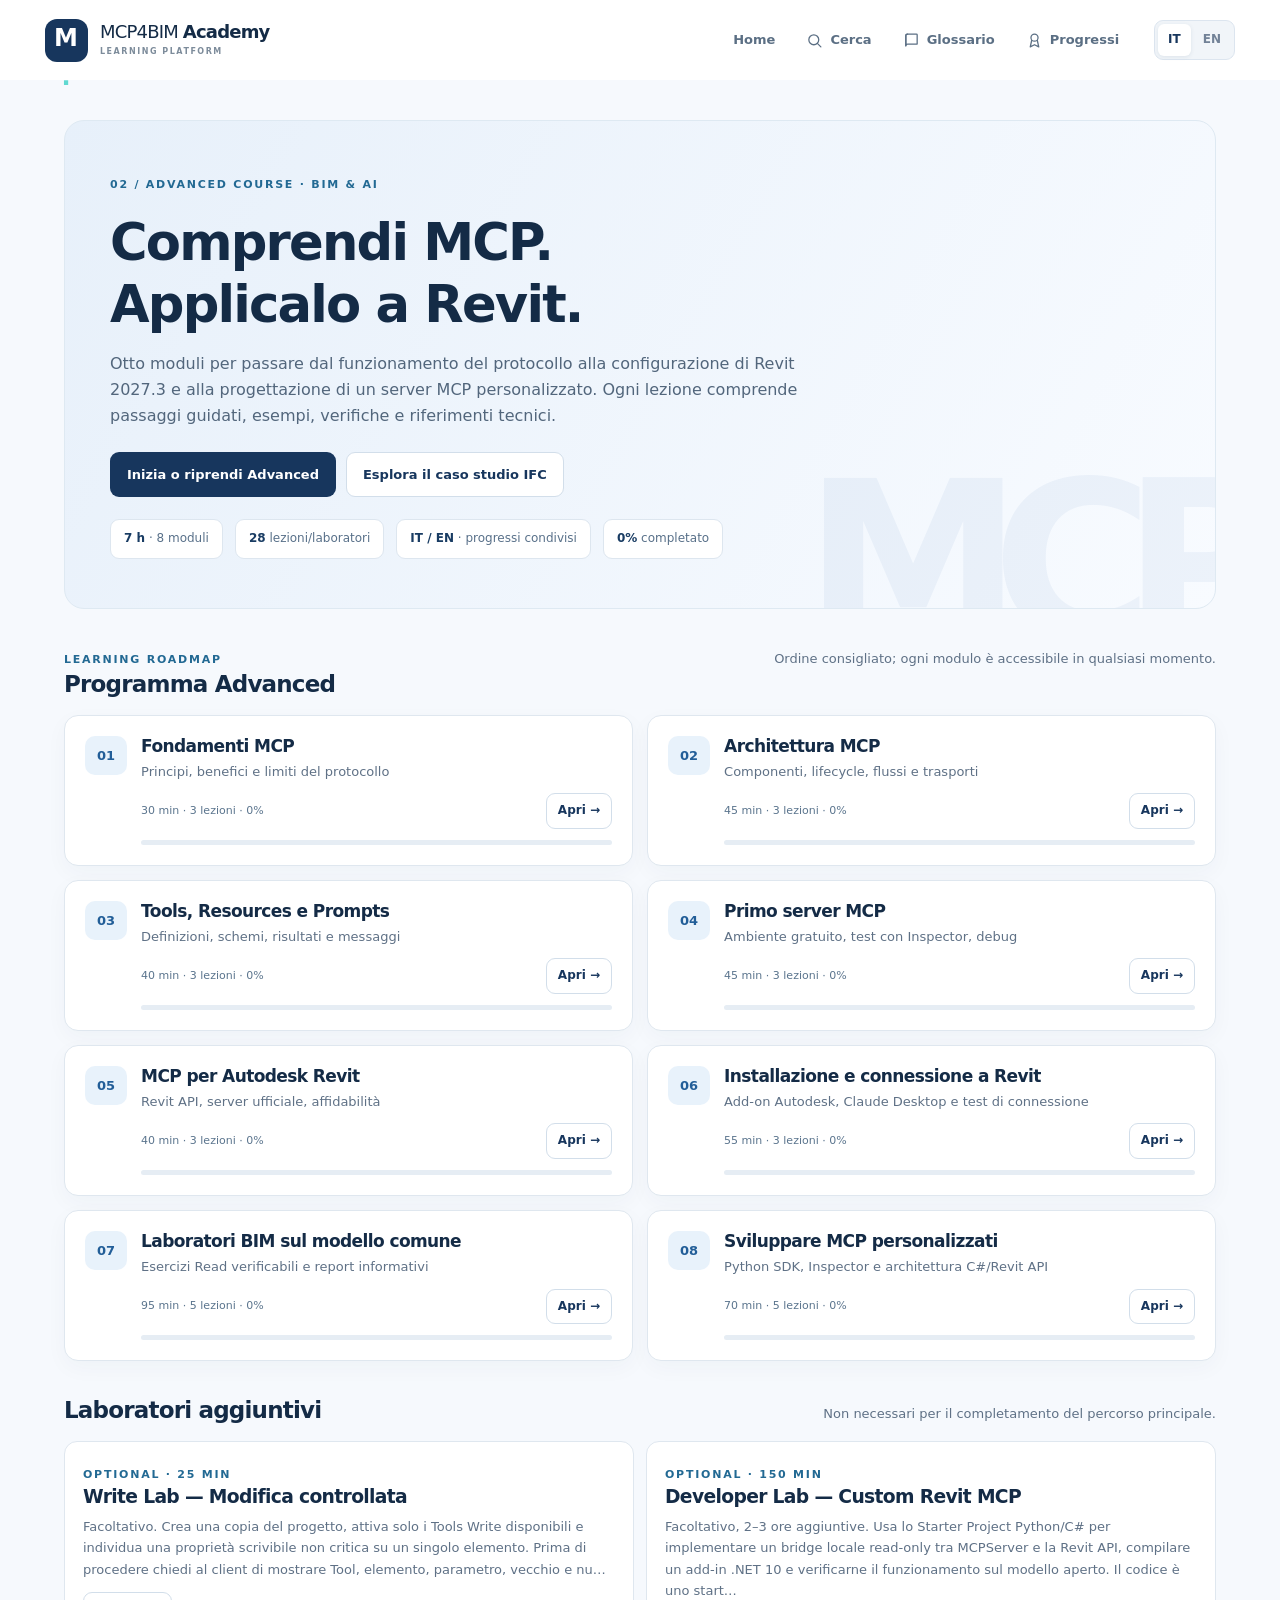
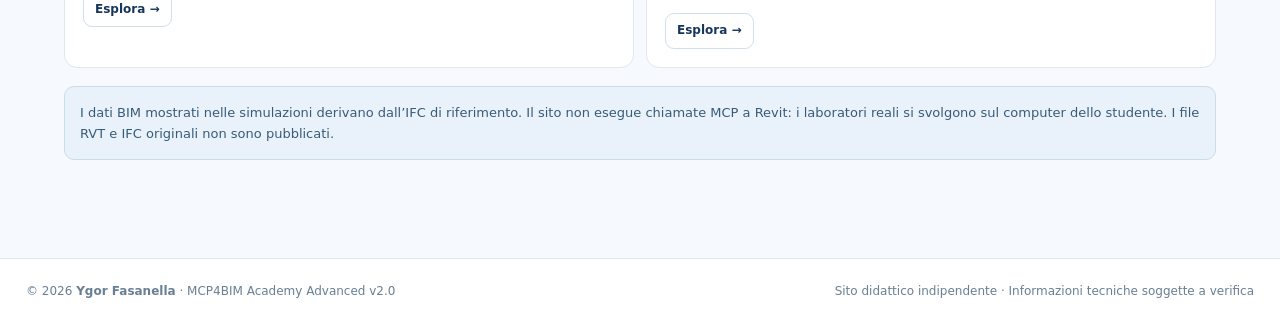
==== commit b98b3d65: "Rebrand website to MCP4BIM Academy with consistent browser title" ====
--- a/advanced.html
+++ b/advanced.html
@@ -4,8 +4,8 @@
 <meta charset="utf-8">
 <meta name="viewport" content="width=device-width, initial-scale=1">
 <meta name="theme-color" content="#17365d">
-<meta name="description" content="MCP Academy Advanced: 8 moduli bilingui su Model Context Protocol, Autodesk Revit 2027.3, laboratori BIM e sviluppo Python/C#. Creato da Ygor Fasanella.">
-<title>MCP Academy — Advanced</title>
+<meta name="description" content="MCP4BIM Academy Advanced: 8 moduli bilingui su Model Context Protocol, Autodesk Revit 2027.3, laboratori BIM e sviluppo Python/C#. Creato da Ygor Fasanella.">
+<title>MCP4BIM Academy</title>
 <link rel="stylesheet" href="assets/advanced.css">
 <link rel="stylesheet" href="./src/shared-progress.css">
 <link rel="stylesheet" href="./src/shared-header.css">
